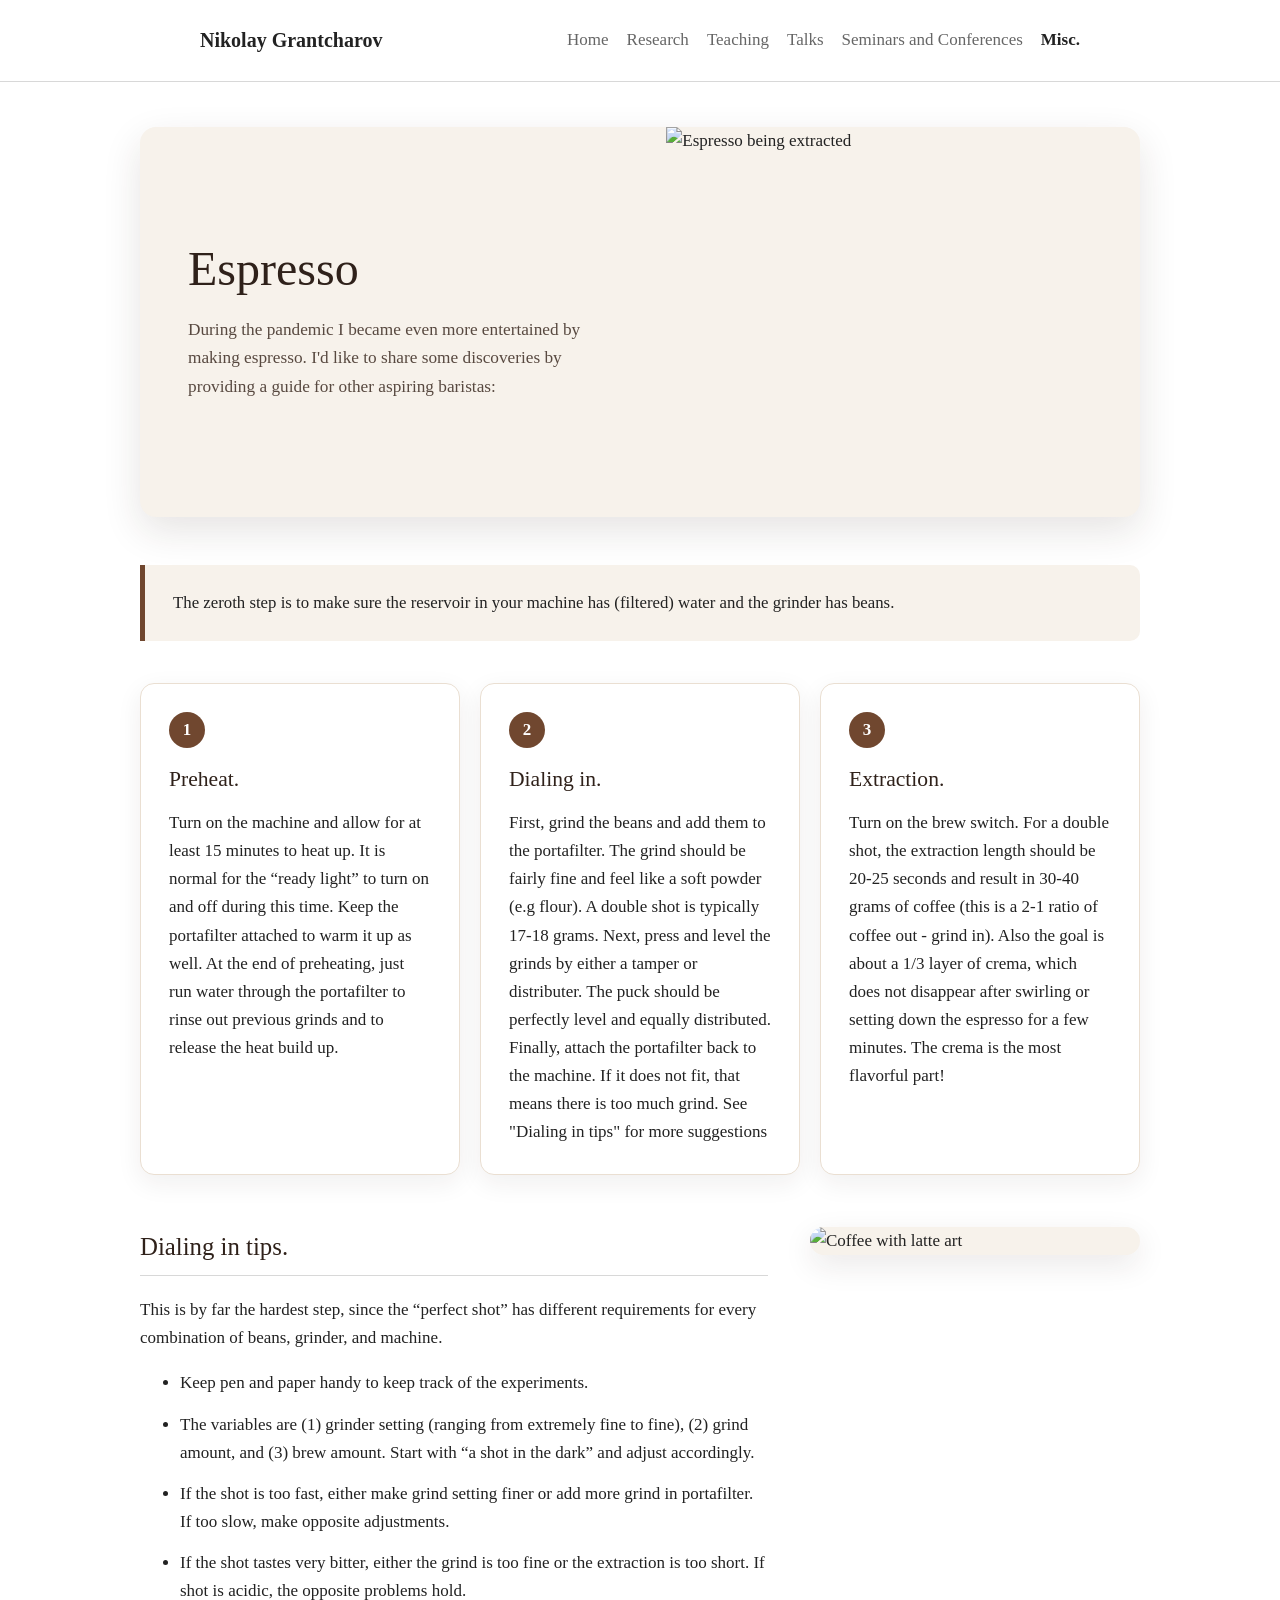
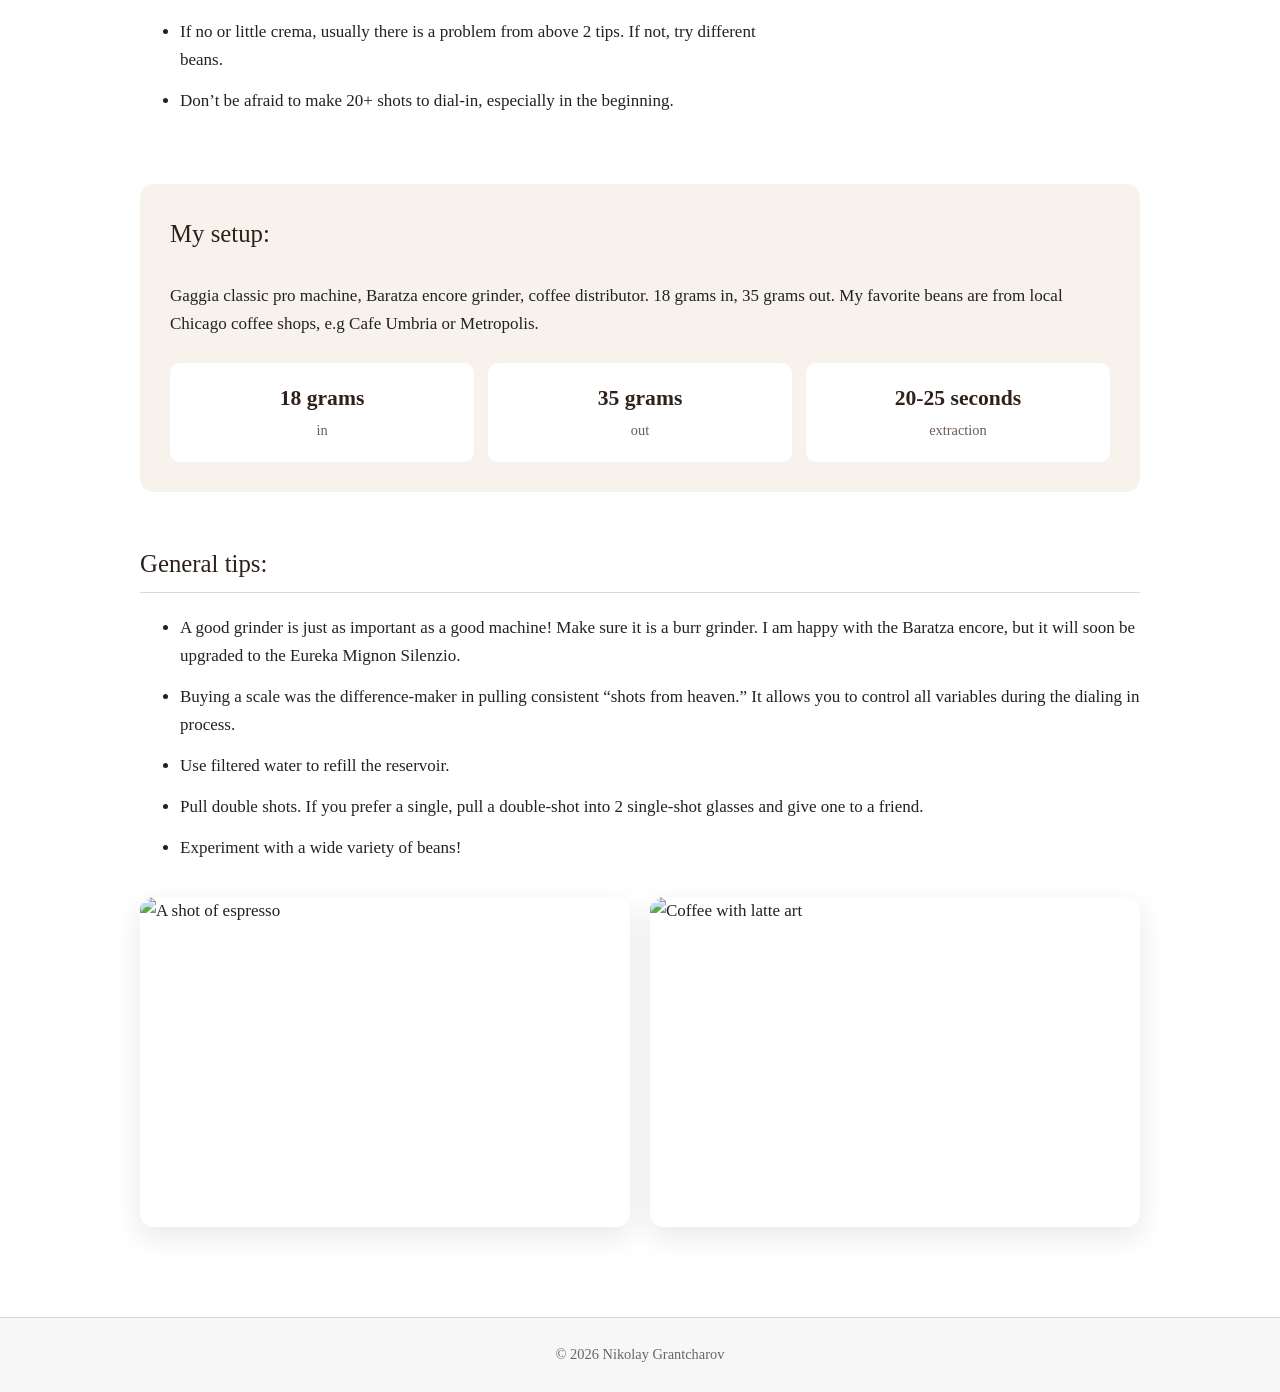
==== espresso.html @ c1b52497 "Create espresso.html" ====
<!DOCTYPE html>
<html lang="en">
<head>
  <meta charset="UTF-8">

  <meta
    name="viewport"
    content="width=device-width, initial-scale=1.0"
  >

  <meta
    name="description"
    content="A guide to making espresso by Nikolay Grantcharov."
  >

  <title>Espresso | Nikolay Grantcharov</title>

  <link rel="stylesheet" href="style.css">

  <style>
    :root {
      --coffee-dark: #2f211a;
      --coffee: #70472f;
      --coffee-light: #a97858;
      --cream: #f7f2eb;
      --cream-dark: #eadfd2;
      --white: #ffffff;
    }

    .espresso-page {
      width: min(1000px, calc(100% - 40px));
      margin: 45px auto 90px;
    }

    .espresso-intro {
      display: grid;
      grid-template-columns: 1fr 0.9fr;
      overflow: hidden;
      margin-bottom: 48px;
      border-radius: 16px;
      background: var(--cream);
      box-shadow: 0 14px 38px rgba(47, 33, 26, 0.12);
    }

    .espresso-intro-text {
      display: flex;
      flex-direction: column;
      justify-content: center;
      padding: 48px;
    }

    .espresso-intro h1 {
      margin: 0 0 20px;
      color: var(--coffee-dark);
      font-size: 3rem;
      font-weight: normal;
      line-height: 1.1;
    }

    .espresso-intro p {
      margin: 0;
      color: #584940;
      font-size: 1.08rem;
    }

    .espresso-intro img {
      display: block;
      width: 100%;
      height: 100%;
      min-height: 390px;
      object-fit: cover;
    }

    .zeroth-step {
      margin-bottom: 42px;
      padding: 24px 28px;
      border-left: 5px solid var(--coffee);
      border-radius: 0 10px 10px 0;
      background: var(--cream);
      font-size: 1.05rem;
    }

    .steps {
      display: grid;
      grid-template-columns: repeat(3, 1fr);
      gap: 20px;
      margin-bottom: 52px;
    }

    .step-card {
      padding: 28px;
      border: 1px solid var(--cream-dark);
      border-radius: 14px;
      background: var(--white);
      box-shadow: 0 8px 26px rgba(47, 33, 26, 0.07);
    }

    .step-number {
      display: flex;
      align-items: center;
      justify-content: center;
      width: 36px;
      height: 36px;
      margin-bottom: 14px;
      border-radius: 50%;
      color: white;
      background: var(--coffee);
      font-weight: bold;
    }

    .step-card h2 {
      margin: 0 0 12px;
      padding: 0;
      border: 0;
      color: var(--coffee-dark);
      font-size: 1.35rem;
    }

    .step-card p {
      margin: 0;
    }

    .espresso-section {
      margin-bottom: 52px;
    }

    .espresso-section h2 {
      color: var(--coffee-dark);
    }

    .espresso-section li {
      margin-bottom: 13px;
    }

    .photo-layout {
      display: grid;
      grid-template-columns: 1fr 330px;
      gap: 42px;
      align-items: start;
    }

    .photo-card {
      overflow: hidden;
      border-radius: 14px;
      background: var(--cream);
      box-shadow: 0 10px 30px rgba(47, 33, 26, 0.10);
    }

    .photo-card img {
      display: block;
      width: 100%;
      height: auto;
    }

    .setup-box {
      padding: 30px;
      border-radius: 14px;
      background: var(--cream);
    }

    .setup-box h2 {
      margin-top: 0;
      border: 0;
    }

    .recipe {
      display: grid;
      grid-template-columns: repeat(3, 1fr);
      gap: 14px;
      margin-top: 24px;
    }

    .recipe div {
      padding: 18px;
      border-radius: 10px;
      background: white;
      text-align: center;
    }

    .recipe strong {
      display: block;
      color: var(--coffee-dark);
      font-size: 1.35rem;
    }

    .recipe span {
      color: #6d5d52;
      font-size: 0.9rem;
    }

    .espresso-gallery {
      display: grid;
      grid-template-columns: 1fr 1fr;
      gap: 20px;
      margin-top: 35px;
    }

    .espresso-gallery img {
      display: block;
      width: 100%;
      height: 330px;
      object-fit: cover;
      border-radius: 14px;
      box-shadow: 0 10px 28px rgba(47, 33, 26, 0.10);
    }

    @media (max-width: 800px) {
      .espresso-intro,
      .photo-layout,
      .steps,
      .recipe,
      .espresso-gallery {
        grid-template-columns: 1fr;
      }

      .espresso-intro-text {
        padding: 34px 28px;
      }

      .espresso-intro h1 {
        font-size: 2.4rem;
      }

      .espresso-intro img {
        min-height: 280px;
      }

      .espresso-gallery img {
        height: auto;
      }
    }
  </style>
</head>

<body>
  <header class="site-header">
    <div class="header-inner">
      <a class="site-name" href="index.html">
        Nikolay Grantcharov
      </a>

      <nav class="site-navigation" aria-label="Main navigation">
        <a href="index.html">Home</a>
        <a href="research.html">Research</a>
        <a href="teaching.html">Teaching</a>
        <a href="talks.html">Talks</a>
        <a href="Seminars-and-Conferences.html">Seminars and Conferences</a>
        <a class="active" href="misc.html">Misc.</a>
      </nav>
    </div>
  </header>

  <main class="espresso-page">
    <section class="espresso-intro">
      <div class="espresso-intro-text">
        <h1>Espresso</h1>

        <p>
          During the pandemic I became even more entertained by making espresso.
          I'd like to share some discoveries by providing a guide for other
          aspiring baristas:
        </p>
      </div>

      <img
        src="https://math.uchicago.edu/~nikolayg/uploads/perfectshot.jpg"
        alt="Espresso being extracted"
      >
    </section>

    <section class="zeroth-step">
      The zeroth step is to make sure the reservoir in your machine has
      (filtered) water and the grinder has beans.
    </section>

    <section class="steps">
      <article class="step-card">
        <div class="step-number">1</div>

        <h2>Preheat.</h2>

        <p>
          Turn on the machine and allow for at least 15 minutes to heat up.
          It is normal for the “ready light” to turn on and off during this
          time. Keep the portafilter attached to warm it up as well. At the
          end of preheating, just run water through the portafilter to rinse
          out previous grinds and to release the heat build up.
        </p>
      </article>

      <article class="step-card">
        <div class="step-number">2</div>

        <h2>Dialing in.</h2>

        <p>
          First, grind the beans and add them to the portafilter. The grind
          should be fairly fine and feel like a soft powder (e.g flour). A
          double shot is typically 17-18 grams. Next, press and level the
          grinds by either a tamper or distributer. The puck should be
          perfectly level and equally distributed. Finally, attach the
          portafilter back to the machine. If it does not fit, that means
          there is too much grind. See "Dialing in tips" for more suggestions
        </p>
      </article>

      <article class="step-card">
        <div class="step-number">3</div>

        <h2>Extraction.</h2>

        <p>
          Turn on the brew switch. For a double shot, the extraction length
          should be 20-25 seconds and result in 30-40 grams of coffee (this
          is a 2-1 ratio of coffee out - grind in). Also the goal is about a
          1/3 layer of crema, which does not disappear after swirling or
          setting down the espresso for a few minutes. The crema is the most
          flavorful part!
        </p>
      </article>
    </section>

    <section class="espresso-section photo-layout">
      <div>
        <h2>Dialing in tips.</h2>

        <p>
          This is by far the hardest step, since the “perfect shot” has
          different requirements for every combination of beans, grinder,
          and machine.
        </p>

        <ul>
          <li>
            Keep pen and paper handy to keep track of the experiments.
          </li>

          <li>
            The variables are (1) grinder setting (ranging from extremely
            fine to fine), (2) grind amount, and (3) brew amount. Start with
            “a shot in the dark” and adjust accordingly.
          </li>

          <li>
            If the shot is too fast, either make grind setting finer or add
            more grind in portafilter. If too slow, make opposite adjustments.
          </li>

          <li>
            If the shot tastes very bitter, either the grind is too fine or
            the extraction is too short. If shot is acidic, the opposite
            problems hold.
          </li>

          <li>
            If no or little crema, usually there is a problem from above 2
            tips. If not, try different beans.
          </li>

          <li>
            Don’t be afraid to make 20+ shots to dial-in, especially in the
            beginning.
          </li>
        </ul>
      </div>

      <div class="photo-card">
        <img
          src="https://math.uchicago.edu/~nikolayg/uploads/IMG_9258.jpeg"
          alt="Coffee with latte art"
        >
      </div>
    </section>

    <section class="espresso-section">
      <div class="setup-box">
        <h2>My setup:</h2>

        <p>
          Gaggia classic pro machine, Baratza encore grinder, coffee
          distributor. 18 grams in, 35 grams out. My favorite beans are from
          local Chicago coffee shops, e.g Cafe Umbria or Metropolis.
        </p>

        <div class="recipe">
          <div>
            <strong>18 grams</strong>
            <span>in</span>
          </div>

          <div>
            <strong>35 grams</strong>
            <span>out</span>
          </div>

          <div>
            <strong>20-25 seconds</strong>
            <span>extraction</span>
          </div>
        </div>
      </div>
    </section>

    <section class="espresso-section">
      <h2>General tips:</h2>

      <ul>
        <li>
          A good grinder is just as important as a good machine! Make sure it
          is a burr grinder. I am happy with the Baratza encore, but it will
          soon be upgraded to the Eureka Mignon Silenzio.
        </li>

        <li>
          Buying a scale was the difference-maker in pulling consistent
          “shots from heaven.” It allows you to control all variables during
          the dialing in process.
        </li>

        <li>
          Use filtered water to refill the reservoir.
        </li>

        <li>
          Pull double shots. If you prefer a single, pull a double-shot into
          2 single-shot glasses and give one to a friend.
        </li>

        <li>
          Experiment with a wide variety of beans!
        </li>
      </ul>

      <div class="espresso-gallery">
        <img
          src="https://math.uchicago.edu/~nikolayg/uploads/perfectshot.jpg"
          alt="A shot of espresso"
        >

        <img
          src="https://math.uchicago.edu/~nikolayg/uploads/IMG_9258.jpeg"
          alt="Coffee with latte art"
        >
      </div>
    </section>
  </main>

  <footer class="site-footer">
    <p>© 2026 Nikolay Grantcharov</p>
  </footer>
</body>
</html>
---- style.css ----
:root {
  --text: #222222;
  --muted: #666666;
  --link: #315f86;
  --border: #d8d8d8;
  --background: #ffffff;
  --subtle-background: #f7f7f7;
  --page-width: 880px;
}

* {
  box-sizing: border-box;
}

html {
  overflow-y: scroll;
}

body {
  margin: 0;
  color: var(--text);
  background: var(--background);
  font-family: Georgia, "Times New Roman", serif;
  font-size: 17px;
  line-height: 1.65;
}

a {
  color: var(--link);
  text-decoration: none;
}

a:hover,
a:focus {
  text-decoration: underline;
}

.site-header {
  border-bottom: 1px solid var(--border);
  background: var(--background);
}

.header-inner {
  display: flex;
  align-items: center;
  justify-content: space-between;
  width: min(var(--page-width), calc(100% - 40px));
  margin: 0 auto;
  padding: 24px 0;
}

.site-name {
  color: var(--text);
  font-size: 1.25rem;
  font-weight: bold;
}

.site-name:hover {
  text-decoration: none;
}

.site-navigation {
  display: flex;
  flex-wrap: wrap;
  gap: 18px;
}

.site-navigation a {
  color: var(--muted);
}

.site-navigation a.active {
  color: var(--text);
  font-weight: bold;
}

.page {
  width: min(var(--page-width), calc(100% - 40px));
  min-height: 70vh;
  margin: 55px auto 90px;
}

.intro {
  display: grid;
  grid-template-columns: minmax(0, 1fr) 280px;
  gap: 55px;
  align-items: start;
}

.intro h1 {
  margin-top: 0;
  margin-bottom: 8px;
  font-size: 2.35rem;
  font-weight: normal;
  line-height: 1.2;
}

.position {
  margin-top: 0;
  margin-bottom: 28px;
  color: var(--muted);
  font-size: 1.08rem;
}

.intro-photo img {
  display: block;
  width: 100%;
  height: auto;
  border-radius: 3px;
}

section {
  margin-bottom: 58px;
}

section:not(.intro) {
  clear: both;
}

h2 {
  margin-top: 0;
  padding-bottom: 7px;
  border-bottom: 1px solid var(--border);
  font-size: 1.55rem;
  font-weight: normal;
}

h3 {
  margin-bottom: 5px;
  font-size: 1.12rem;
}

.item {
  margin: 28px 0;
}

.item p {
  margin: 6px 0;
}

.item-details {
  color: var(--muted);
  font-style: italic;
}

.math {
  white-space: nowrap;
}

.button {
  display: inline-block;
  margin-top: 8px;
  padding: 8px 14px;
  border: 1px solid var(--link);
  border-radius: 3px;
}

.button:hover {
  color: var(--background);
  background: var(--link);
  text-decoration: none;
}

.site-footer {
  padding: 25px 20px;
  border-top: 1px solid var(--border);
  color: var(--muted);
  background: var(--subtle-background);
  text-align: center;
  font-size: 0.9rem;
}

.site-footer p {
  margin: 0;
}

@media (max-width: 760px) {
  .header-inner {
    display: block;
  }

  .site-navigation {
    margin-top: 15px;
    gap: 10px 16px;
  }

  .intro {
    display: flex;
    flex-direction: column-reverse;
    gap: 30px;
  }

  .intro-photo img {
    width: 190px;
  }
}

@media (max-width: 480px) {
  body {
    font-size: 16px;
  }

  .header-inner,
  .page {
    width: min(100% - 28px, var(--page-width));
  }

  .page {
    margin-top: 38px;
  }

  .site-navigation {
    font-size: 0.95rem;
  }

  .intro h1 {
    font-size: 2rem;
  }
}
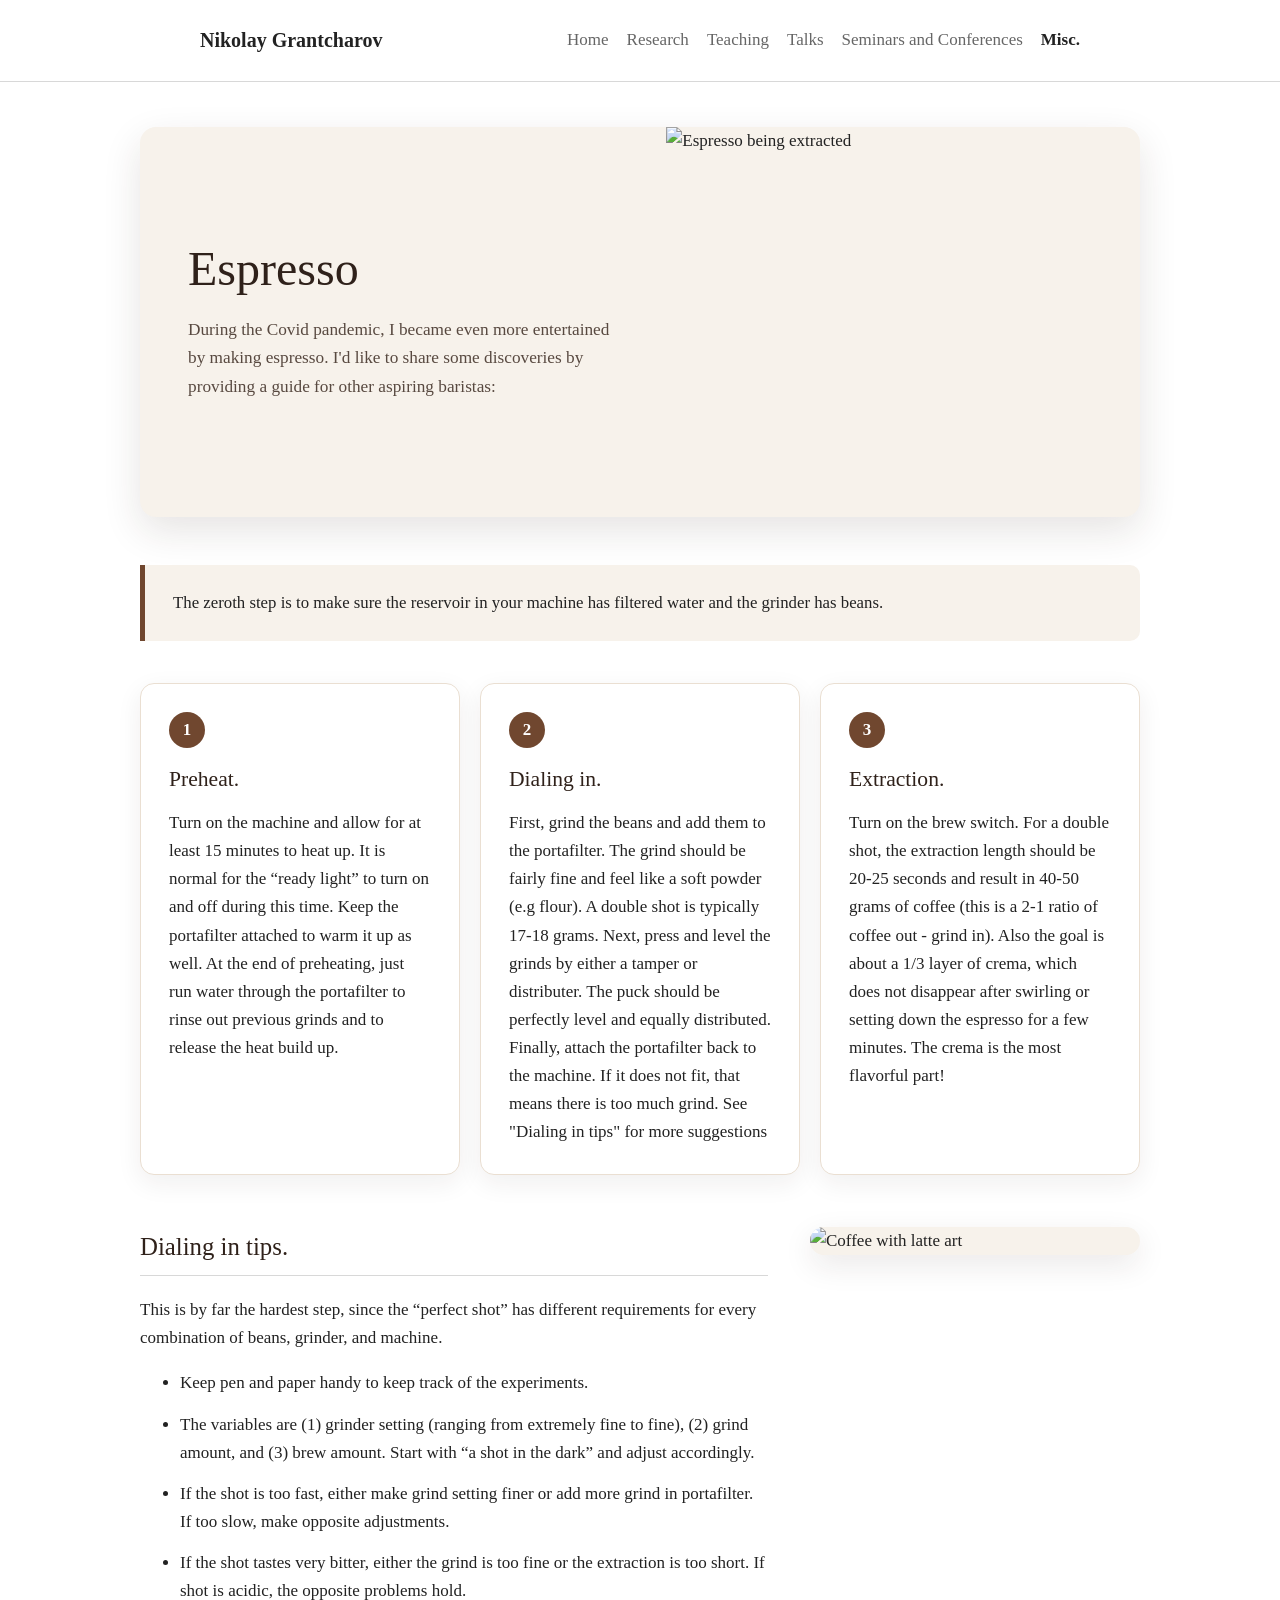
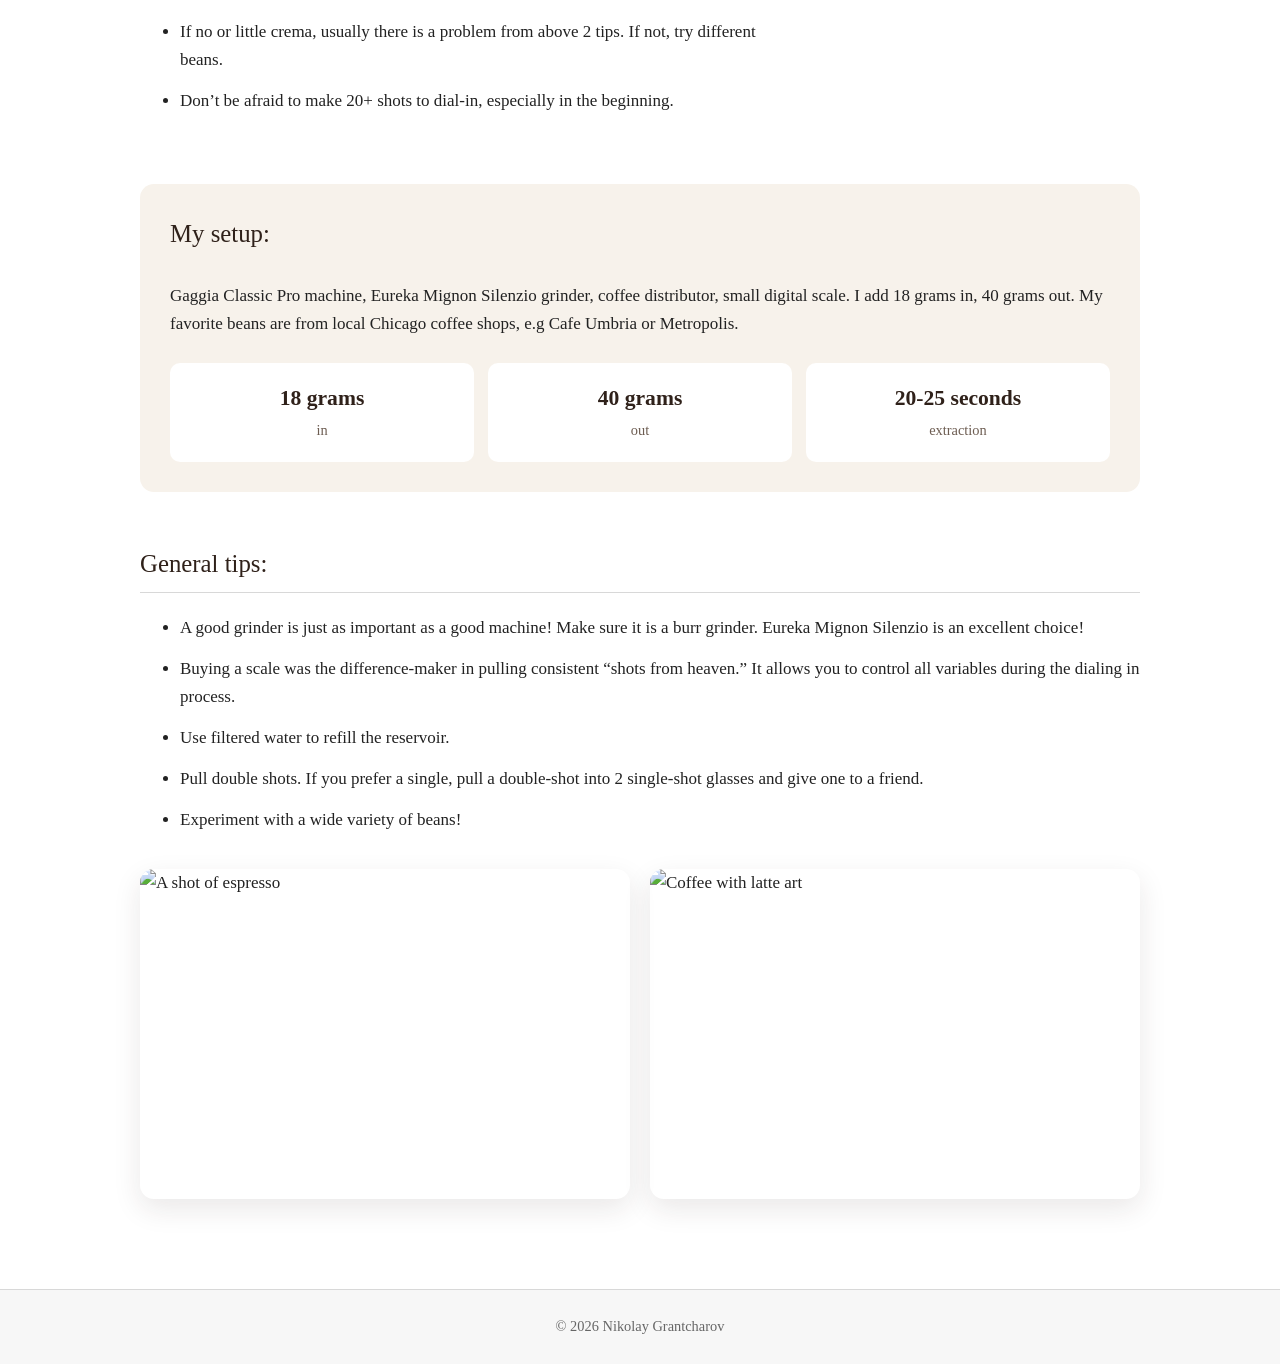
==== commit 83eea5a4: "Update espresso.html" ====
--- a/espresso.html
+++ b/espresso.html
@@ -256,7 +256,7 @@
         <h1>Espresso</h1>
 
         <p>
-          During the pandemic I became even more entertained by making espresso.
+          During the Covid pandemic, I became even more entertained by making espresso.
           I'd like to share some discoveries by providing a guide for other
           aspiring baristas:
         </p>
@@ -270,7 +270,7 @@
 
     <section class="zeroth-step">
       The zeroth step is to make sure the reservoir in your machine has
-      (filtered) water and the grinder has beans.
+      filtered water and the grinder has beans.
     </section>
 
     <section class="steps">
@@ -311,7 +311,7 @@
 
         <p>
           Turn on the brew switch. For a double shot, the extraction length
-          should be 20-25 seconds and result in 30-40 grams of coffee (this
+          should be 20-25 seconds and result in 40-50 grams of coffee (this
           is a 2-1 ratio of coffee out - grind in). Also the goal is about a
           1/3 layer of crema, which does not disappear after swirling or
           setting down the espresso for a few minutes. The crema is the most
@@ -377,8 +377,8 @@
         <h2>My setup:</h2>
 
         <p>
-          Gaggia classic pro machine, Baratza encore grinder, coffee
-          distributor. 18 grams in, 35 grams out. My favorite beans are from
+          Gaggia Classic Pro machine, Eureka Mignon Silenzio grinder, coffee
+          distributor, small digital scale. I add 18 grams in, 40 grams out. My favorite beans are from
           local Chicago coffee shops, e.g Cafe Umbria or Metropolis.
         </p>
 
@@ -389,7 +389,7 @@
           </div>
 
           <div>
-            <strong>35 grams</strong>
+            <strong>40 grams</strong>
             <span>out</span>
           </div>
 
@@ -407,8 +407,7 @@
       <ul>
         <li>
           A good grinder is just as important as a good machine! Make sure it
-          is a burr grinder. I am happy with the Baratza encore, but it will
-          soon be upgraded to the Eureka Mignon Silenzio.
+          is a burr grinder. Eureka Mignon Silenzio is an excellent choice!
         </li>
 
         <li>
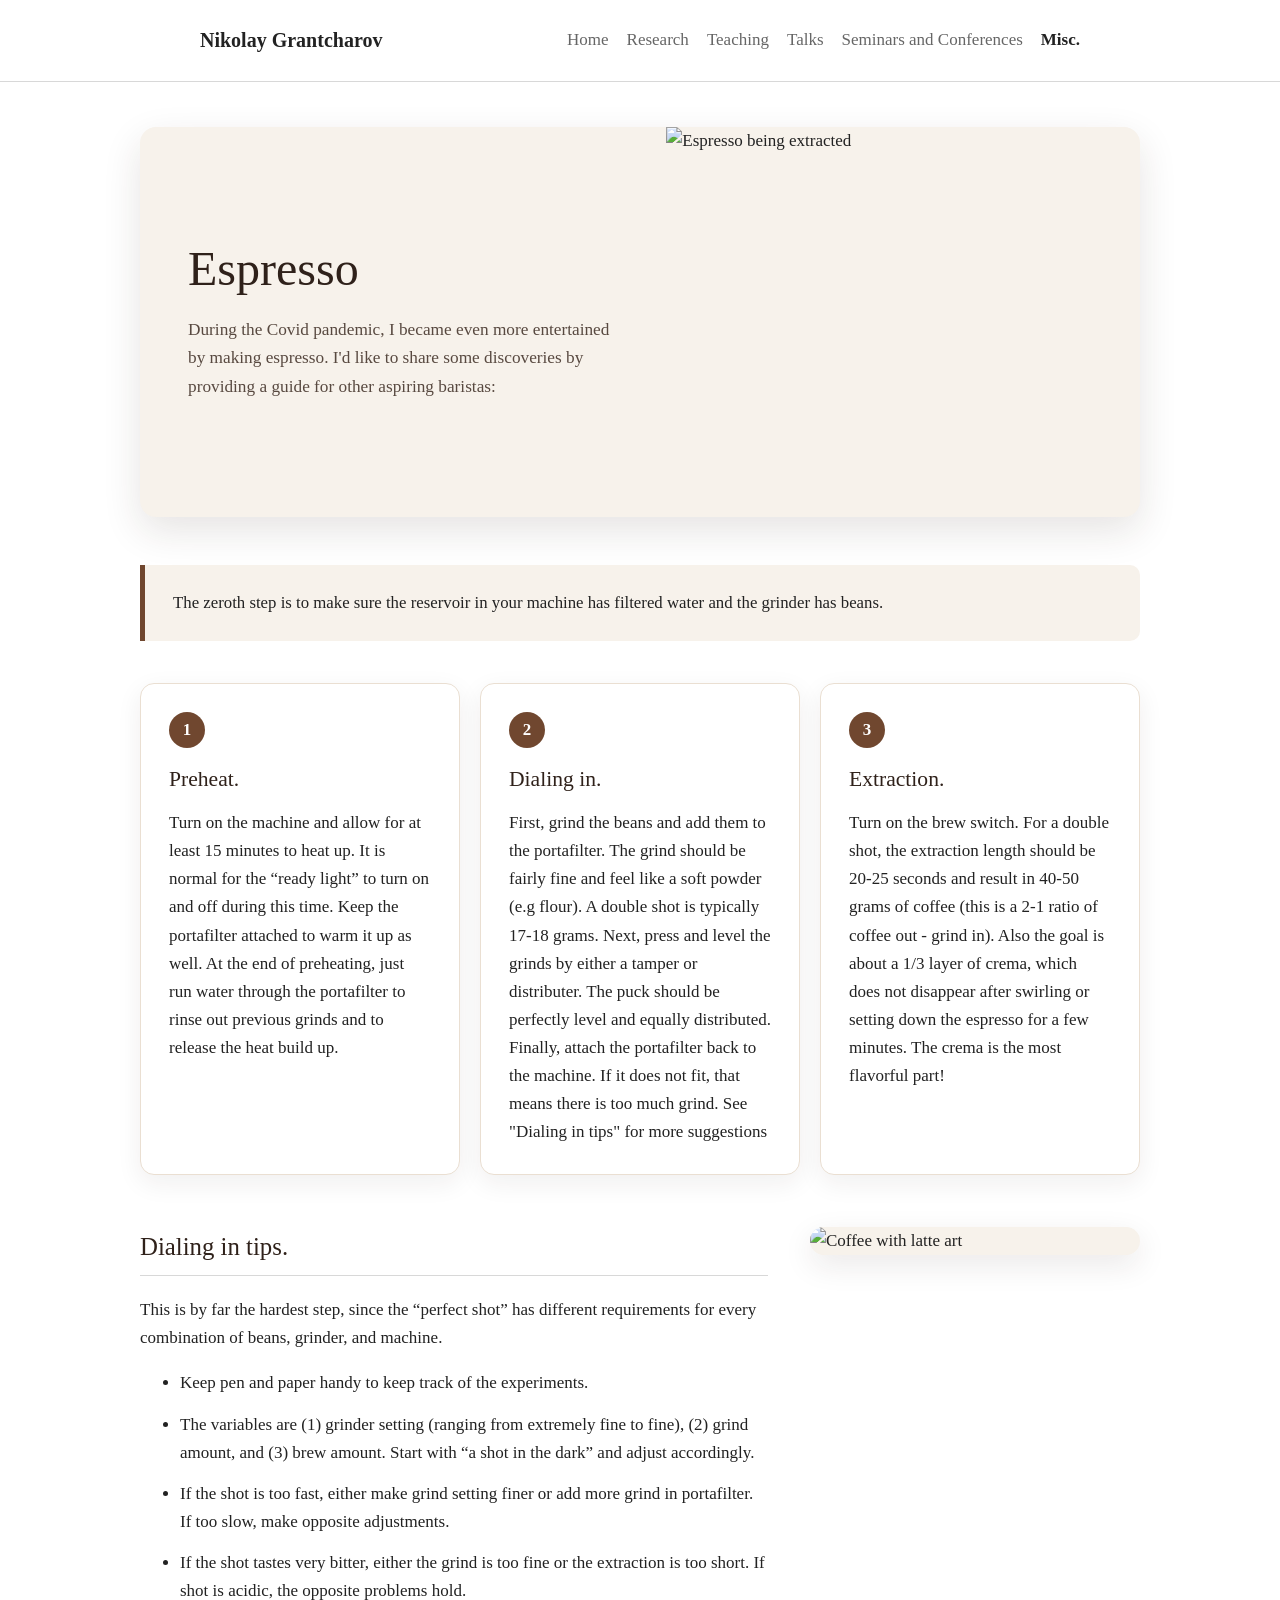
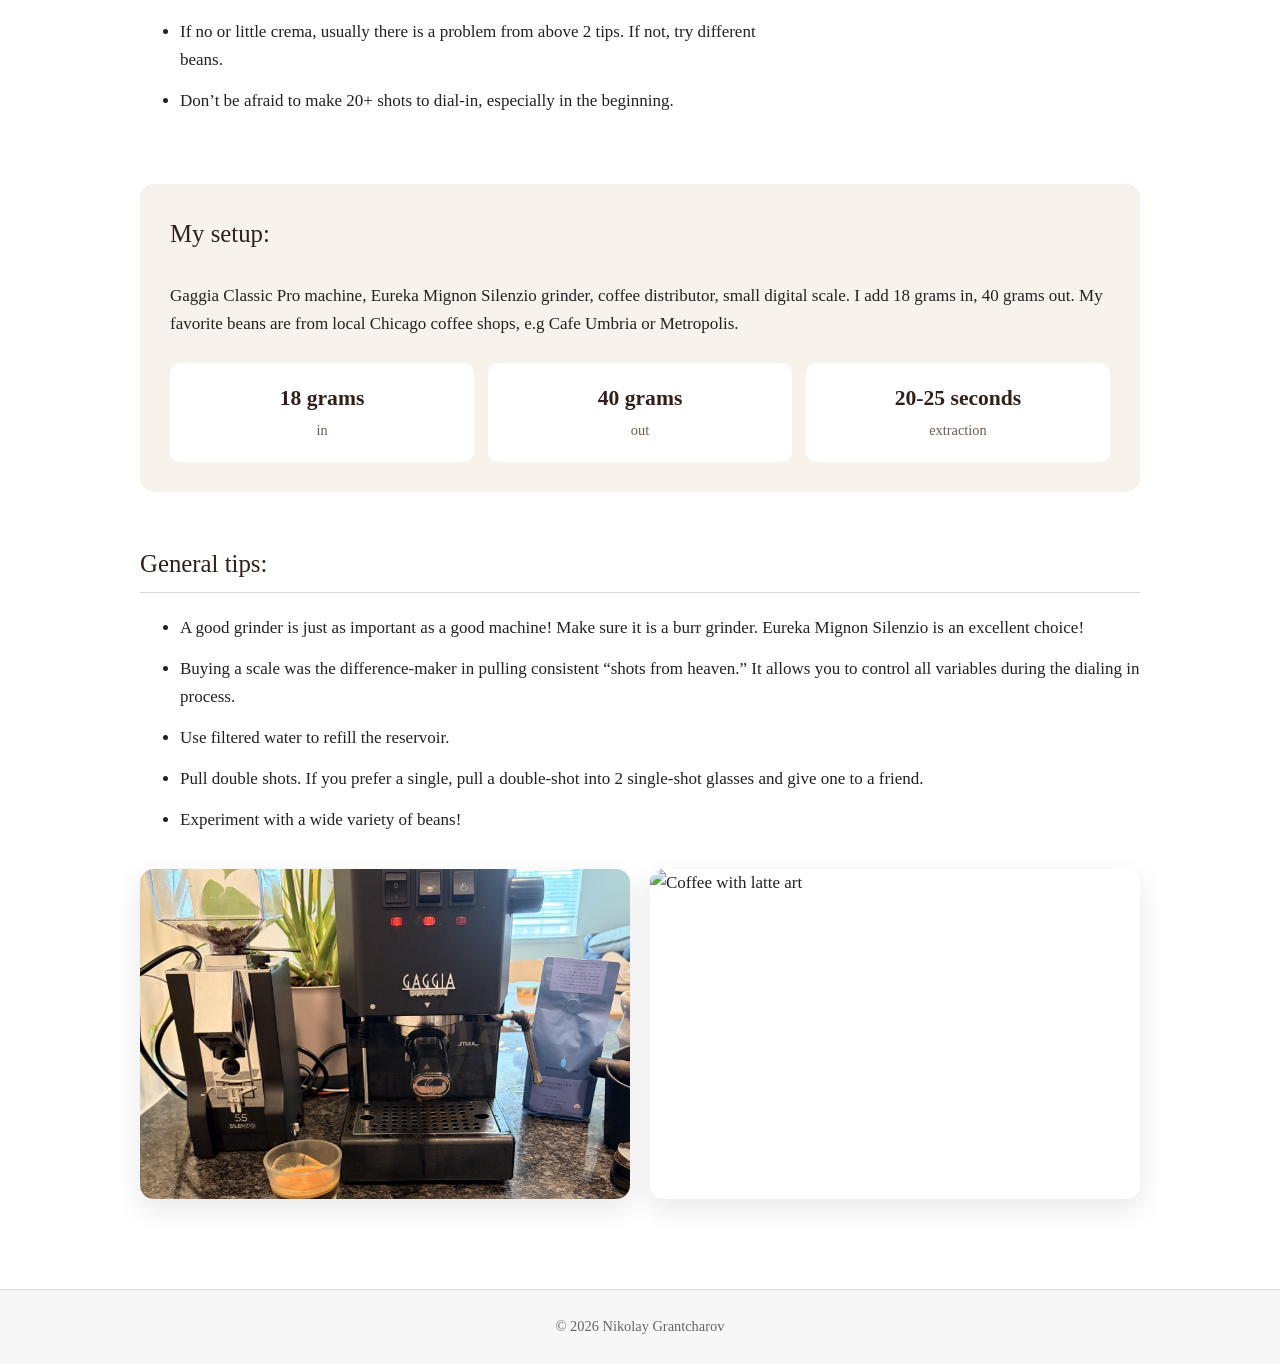
==== commit f7fc8e48: "Update espresso.html" ====
--- a/espresso.html
+++ b/espresso.html
@@ -432,7 +432,7 @@
 
       <div class="espresso-gallery">
         <img
-          src="https://math.uchicago.edu/~nikolayg/uploads/perfectshot.jpg"
+          src="espresso-setup-2026.jpg"
           alt="A shot of espresso"
         >
 
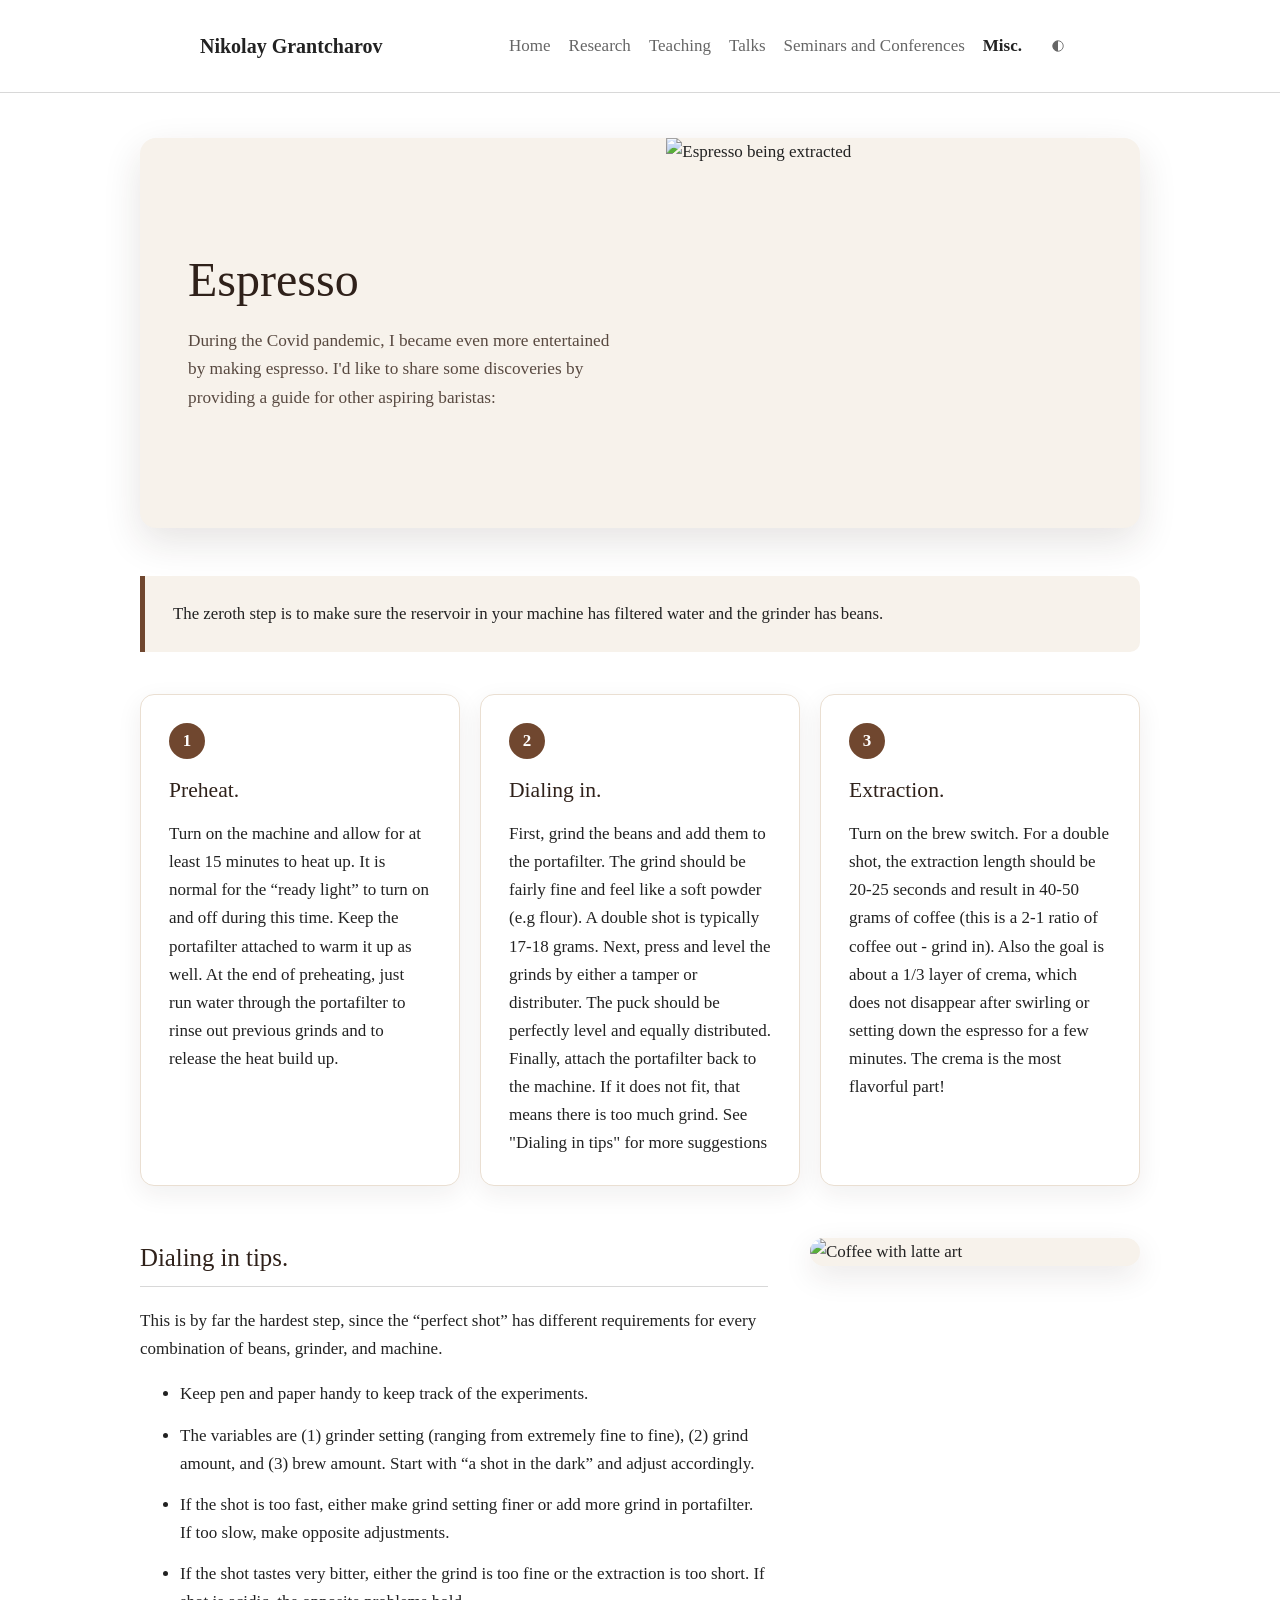
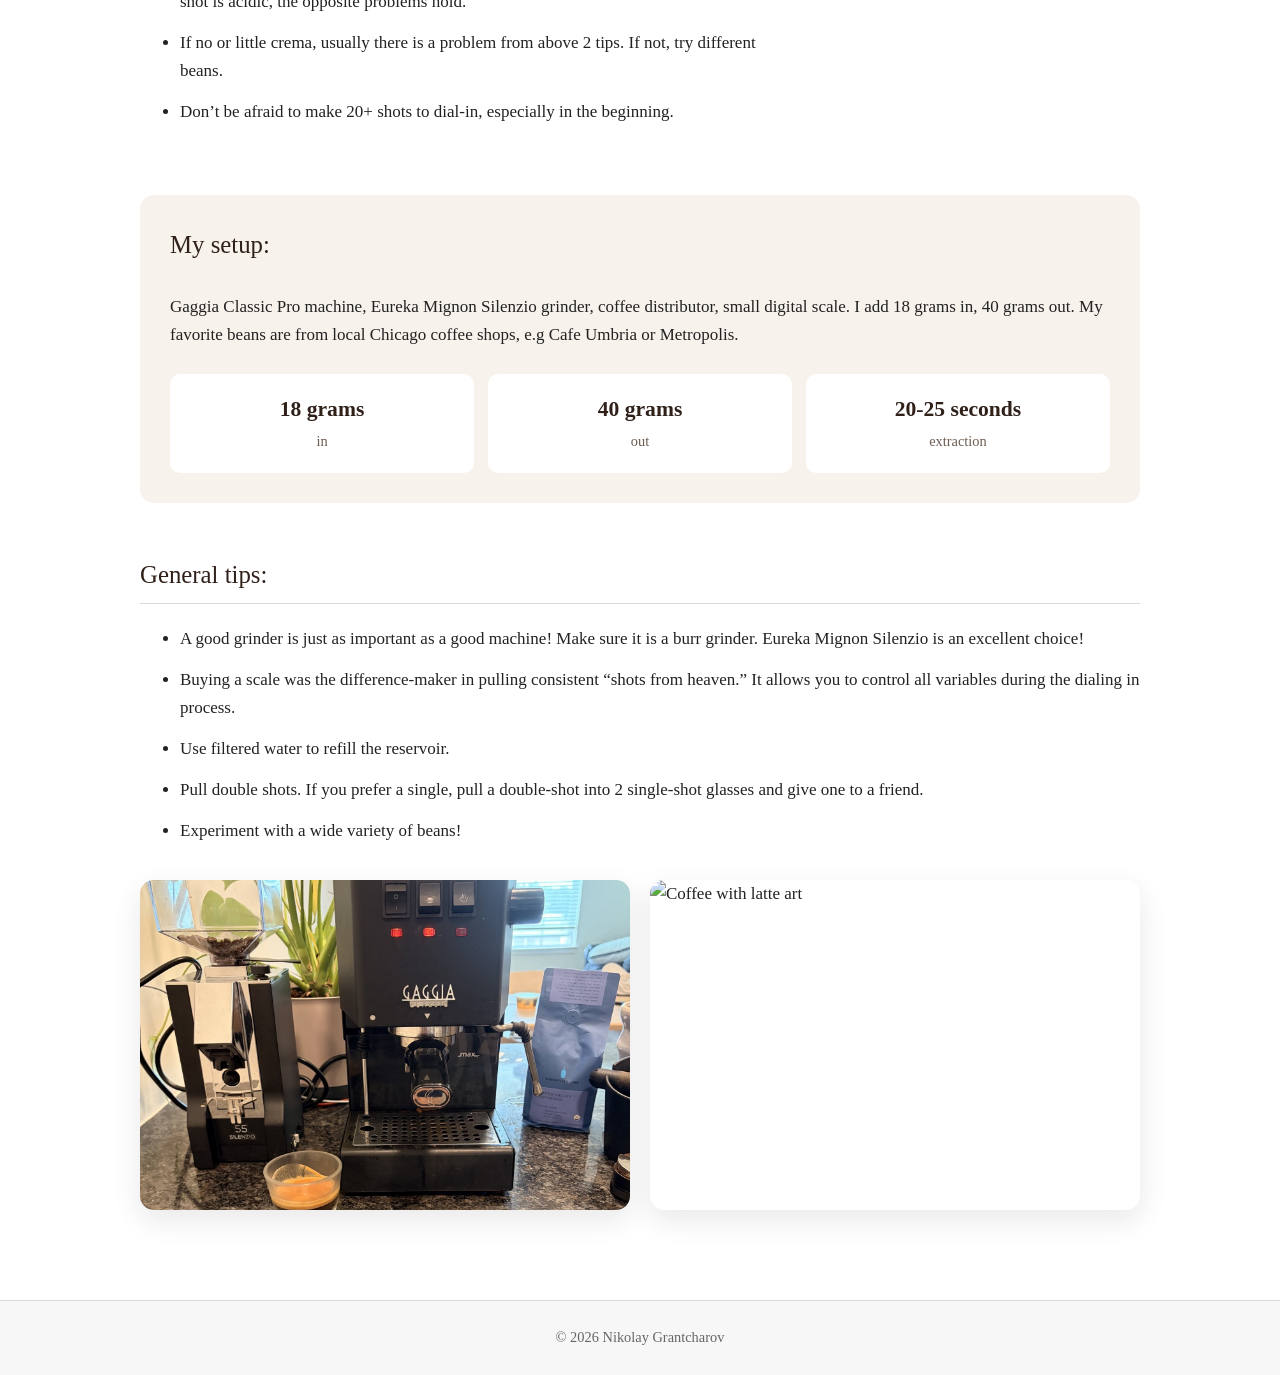
==== commit 8b9714eb: "Update espresso.html" ====
--- a/espresso.html
+++ b/espresso.html
@@ -230,6 +230,8 @@
       }
     }
   </style>
+  <link rel="stylesheet" href="theme.css">
+<script src="theme.js"></script>
 </head>
 
 <body>
--- a/style.css
+++ b/style.css
@@ -217,3 +217,15 @@
     font-size: 2rem;
   }
 }
+
+@media (prefers-color-scheme: dark) {
+  :root {
+    color-scheme: dark;
+    --text: #e6e6e6;
+    --muted: #b0b0b0;
+    --link: #91c4f2;
+    --border: #414141;
+    --background: #181818;
+    --subtle-background: #242424;
+  }
+}
--- a/theme.css
+++ b/theme.css
@@ -0,0 +1,130 @@
+/* Explicit choices take priority over the automatic dark-mode rules. */
+:root[data-theme="light"] {
+  color-scheme: light;
+  --text: #222222;
+  --muted: #666666;
+  --link: #315f86;
+  --border: #d8d8d8;
+  --background: #ffffff;
+  --subtle-background: #f7f7f7;
+  --coffee-dark: #2f211a;
+  --cream: #f7f2eb;
+  --cream-dark: #eadfd2;
+  --white: #ffffff;
+}
+
+:root[data-theme="dark"] {
+  color-scheme: dark;
+  --text: #e6e6e6;
+  --muted: #b0b0b0;
+  --link: #91c4f2;
+  --border: #414141;
+  --background: #181818;
+  --subtle-background: #242424;
+  --coffee-dark: #ead7c7;
+  --cream: #29231f;
+  --cream-dark: #51443b;
+  --white: #211d1a;
+}
+
+/* The espresso page also has three colors outside its shared variables. */
+:root[data-theme="dark"] .espresso-intro p,
+:root[data-theme="dark"] .recipe span {
+  color: var(--muted);
+}
+
+:root[data-theme="dark"] .recipe div {
+  background: var(--background);
+}
+
+:root[data-theme="light"] .espresso-intro p {
+  color: #584940;
+}
+
+:root[data-theme="light"] .recipe span {
+  color: #6d5d52;
+}
+
+:root[data-theme="light"] .recipe div {
+  background: #ffffff;
+}
+
+.header-inner.has-theme-toggle {
+  display: flex;
+  align-items: center;
+  gap: 14px;
+}
+
+.has-theme-toggle .site-name {
+  flex-shrink: 0;
+  white-space: nowrap;
+}
+
+.has-theme-toggle .site-navigation {
+  flex: 1;
+  align-items: center;
+  justify-content: flex-end;
+}
+
+.theme-toggle {
+  display: inline-flex;
+  flex: 0 0 44px;
+  align-items: center;
+  justify-content: center;
+  width: 44px;
+  height: 44px;
+  margin: 0;
+  padding: 0;
+  border: 0;
+  border-radius: 50%;
+  color: var(--muted);
+  background: transparent;
+  font: inherit;
+  line-height: 1;
+  cursor: pointer;
+  appearance: none;
+  -webkit-appearance: none;
+}
+
+.theme-toggle svg {
+  display: block;
+  width: 14px;
+  height: 14px;
+  pointer-events: none;
+}
+
+.theme-toggle:hover {
+  color: var(--text);
+}
+
+.theme-toggle:focus-visible {
+  outline: 2px solid var(--link);
+  outline-offset: 2px;
+}
+
+@media (max-width: 900px) {
+  .header-inner.has-theme-toggle {
+    display: grid;
+    grid-template-columns: minmax(0, 1fr) 44px;
+    column-gap: 14px;
+    row-gap: 12px;
+  }
+
+  .has-theme-toggle .site-name {
+    grid-column: 1;
+    grid-row: 1;
+  }
+
+  .has-theme-toggle .site-navigation {
+    grid-column: 1 / -1;
+    grid-row: 2;
+    justify-content: flex-start;
+    margin-top: 0;
+  }
+
+  .has-theme-toggle .theme-toggle {
+    grid-column: 2;
+    grid-row: 1;
+    justify-self: end;
+  }
+}
